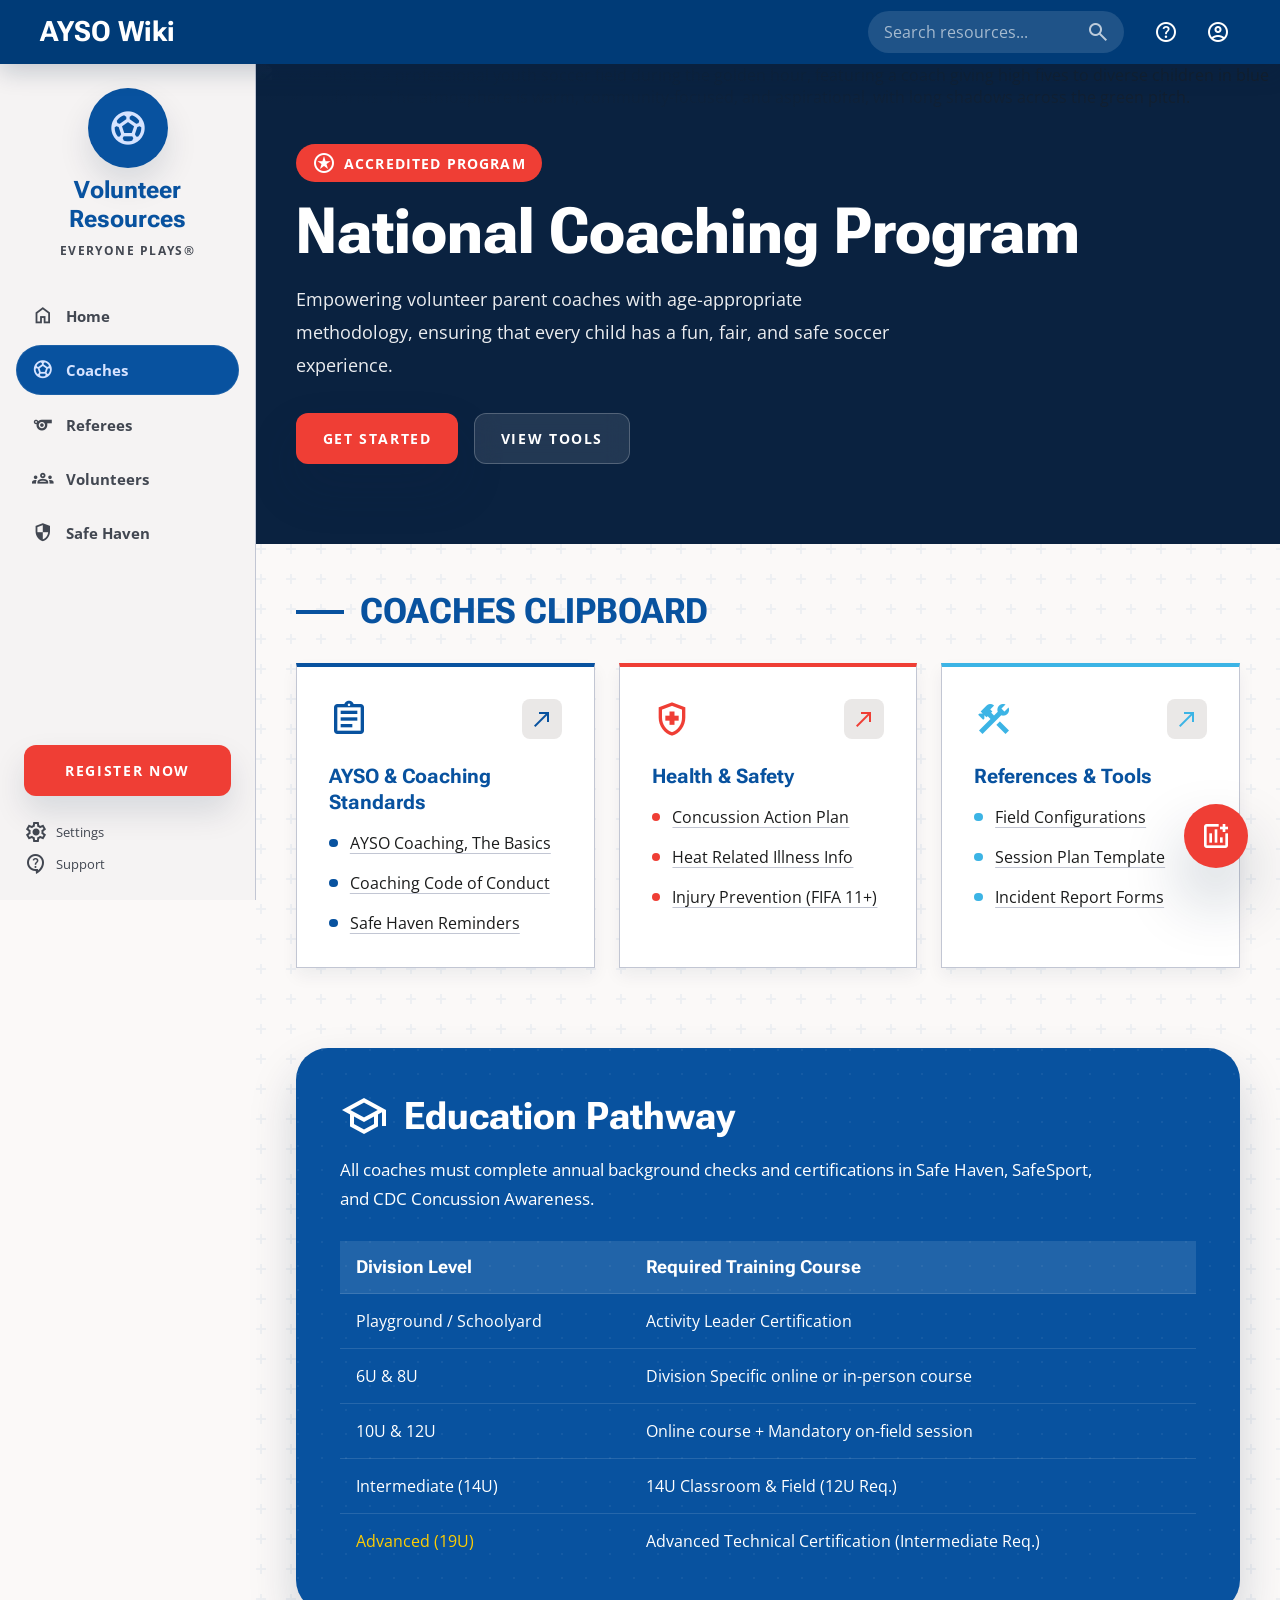
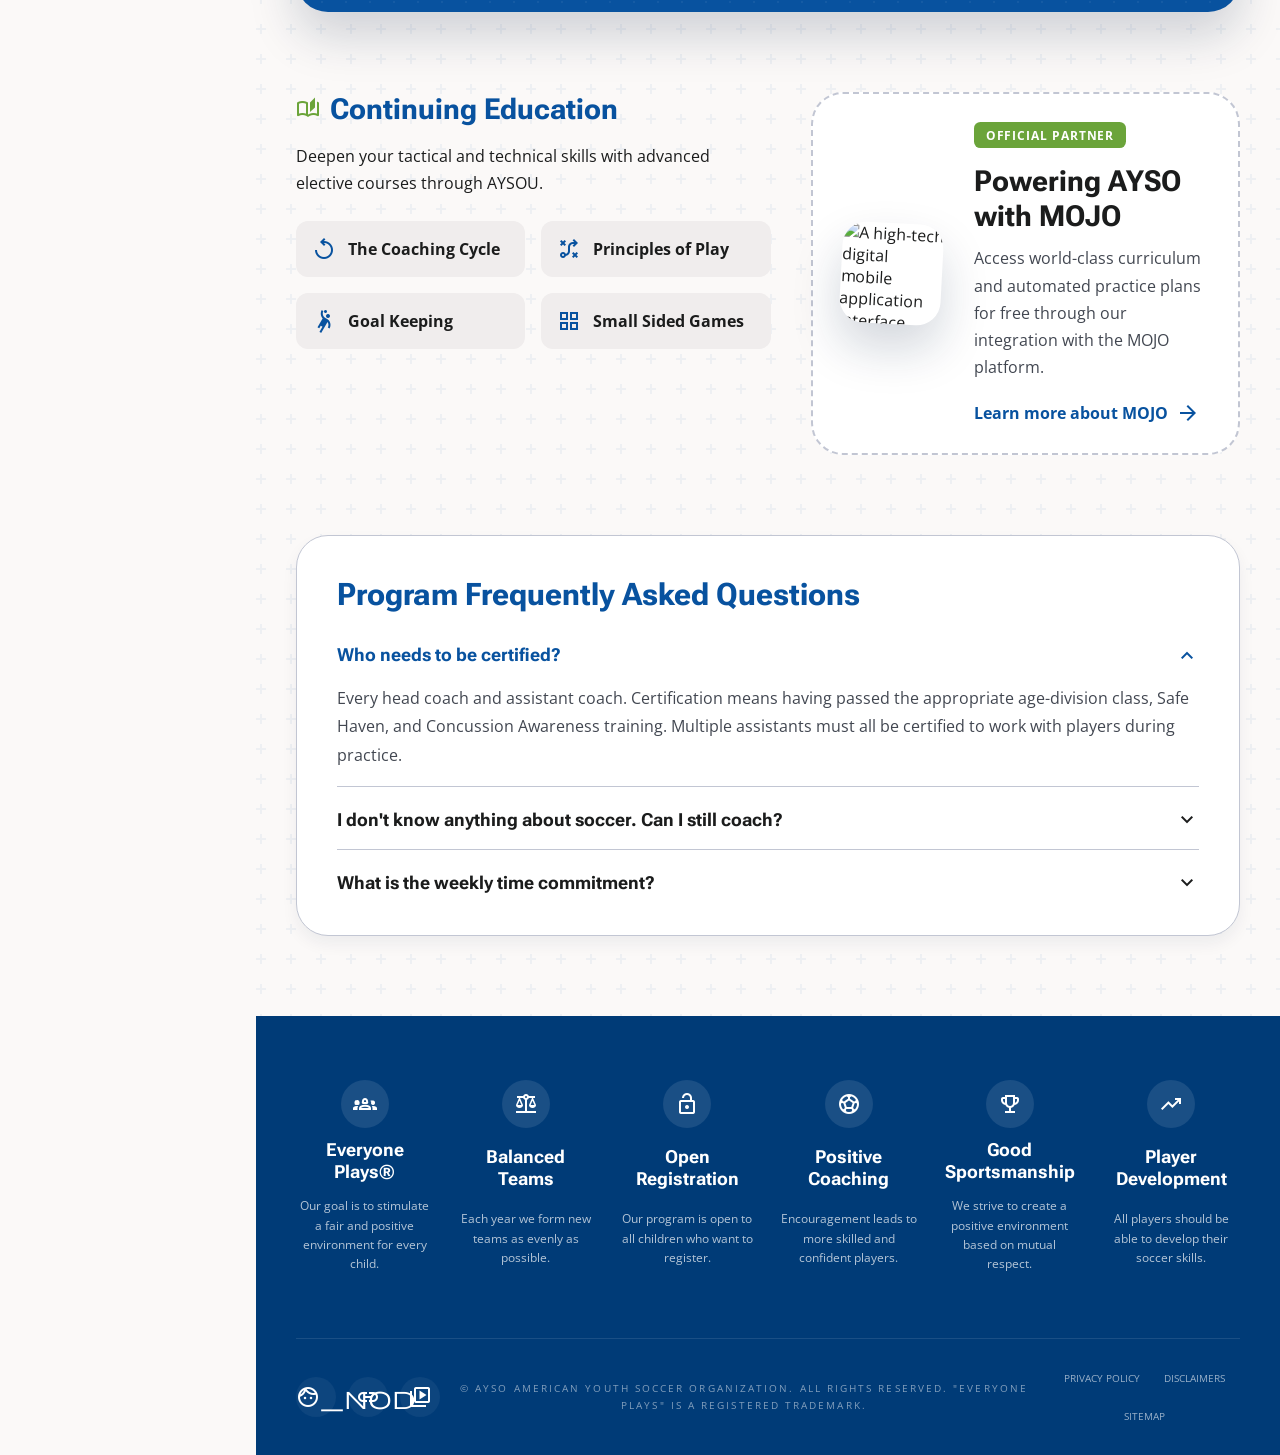
==== coach.html @ 2b34690a "Add coach pages" ====
<!DOCTYPE html>

<html lang="en">
<head>
<meta charset="utf-8"/>
<meta content="width=device-width, initial-scale=1.0" name="viewport"/>
<title>AYSO National Coaching Program | Coaches Hub</title>
<link href="https://fonts.googleapis.com" rel="preconnect"/>
<link crossorigin="" href="https://fonts.gstatic.com" rel="preconnect"/>
<link href="https://fonts.googleapis.com/css2?family=Roboto+Flex:wght@100..1000&amp;family=Open+Sans:ital,wght@0,300..800;1,300..800&amp;family=Roboto+Condensed:wght@700&amp;display=swap" rel="stylesheet"/>
<link href="https://fonts.googleapis.com/css2?family=Material+Symbols+Outlined:wght,FILL@100..700,0..1&amp;display=swap" rel="stylesheet"/>
<link href="coach.css" rel="stylesheet"/>
</head>
<body>
<nav aria-label="Volunteer resources" class="sidebar">
<div class="sidebar__content">
<div class="sidebar__brand">
<div class="sidebar__logo">
<span class="material-symbols-outlined">sports_soccer</span>
</div>
<h2 class="sidebar__title">Volunteer Resources</h2>
<p class="sidebar__tagline">Everyone Plays®</p>
</div>
<div class="sidebar__nav">
<a class="sidebar__link" href="#">
<span class="material-symbols-outlined">home</span>
<span>Home</span>
</a>
<a class="sidebar__link is-active" href="#">
<span class="material-symbols-outlined">sports_soccer</span>
<span>Coaches</span>
</a>
<a class="sidebar__link" href="#">
<span class="material-symbols-outlined">sports</span>
<span>Referees</span>
</a>
<a class="sidebar__link" href="#">
<span class="material-symbols-outlined">groups</span>
<span>Volunteers</span>
</a>
<a class="sidebar__link" href="#">
<span class="material-symbols-outlined">security</span>
<span>Safe Haven</span>
</a>
</div>
<div class="sidebar__footer">
<button class="button button--register" type="button">Register Now</button>
<div class="sidebar__support">
<a href="#">
<span class="material-symbols-outlined">settings</span>
<span>Settings</span>
</a>
<a href="#">
<span class="material-symbols-outlined">contact_support</span>
<span>Support</span>
</a>
</div>
</div>
</div>
</nav>

<header class="topbar">
<div class="topbar__inner">
<h1 class="topbar__title">AYSO Wiki</h1>
<div class="topbar__controls">
<div class="topbar__search" role="search">
<label class="visually-hidden" for="resource-search">Search resources</label>
<div class="topbar__search-field">
<input id="resource-search" placeholder="Search resources..." type="text"/>
<span class="material-symbols-outlined">search</span>
</div>
</div>
<div class="topbar__icons">
<button aria-label="Help" class="icon-button" type="button">
<span class="material-symbols-outlined">help</span>
</button>
<button aria-label="Account" class="icon-button" type="button">
<span class="material-symbols-outlined">account_circle</span>
</button>
</div>
</div>
</div>
</header>

<main class="page">
<section class="hero">
<img alt="A wide shot of a professional youth soccer field during the golden hour, featuring a coach giving high fives to diverse children in blue soccer uniforms. The atmosphere is warm, community-focused, and aspirational, with long shadows across the green pitch." class="hero__image" src="https://lh3.googleusercontent.com/aida-public/[base64]"/>
<div class="hero__overlay"></div>
<div class="hero__content page-shell">
<div class="hero__eyebrow">
<span class="material-symbols-outlined">stars</span>
<span>Accredited Program</span>
</div>
<h2 class="hero__title">National Coaching Program</h2>
<p class="hero__copy">
                    Empowering volunteer parent coaches with age-appropriate methodology, ensuring that every child has a fun, fair, and safe soccer experience.
                </p>
<div class="hero__actions">
<button class="button button--primary" type="button">Get Started</button>
<button class="button button--ghost" type="button">View Tools</button>
</div>
</div>
</section>

<div class="page-sections page-shell">
<section class="section">
<div class="section-heading">
<div class="section-heading__rule"></div>
<h2 class="section-title section-title--caps">Coaches Clipboard</h2>
</div>
<div class="clipboard-grid">
<article class="info-card info-card--blue">
<div class="info-card__header">
<span class="material-symbols-outlined info-card__icon info-card__icon--blue">assignment</span>
<span class="info-card__launch info-card__launch--blue">
<span class="material-symbols-outlined">north_east</span>
</span>
</div>
<h3 class="info-card__title">AYSO &amp; Coaching Standards</h3>
<ul class="link-list">
<li>
<a href="#">
<span class="link-bullet link-bullet--blue"></span>
<span>AYSO Coaching, The Basics</span>
</a>
</li>
<li>
<a href="#">
<span class="link-bullet link-bullet--blue"></span>
<span>Coaching Code of Conduct</span>
</a>
</li>
<li>
<a href="#">
<span class="link-bullet link-bullet--blue"></span>
<span>Safe Haven Reminders</span>
</a>
</li>
</ul>
</article>

<article class="info-card info-card--red">
<div class="info-card__header">
<span class="material-symbols-outlined info-card__icon info-card__icon--red">health_and_safety</span>
<span class="info-card__launch info-card__launch--red">
<span class="material-symbols-outlined">north_east</span>
</span>
</div>
<h3 class="info-card__title">Health &amp; Safety</h3>
<ul class="link-list">
<li>
<a href="#">
<span class="link-bullet link-bullet--red"></span>
<span>Concussion Action Plan</span>
</a>
</li>
<li>
<a href="#">
<span class="link-bullet link-bullet--red"></span>
<span>Heat Related Illness Info</span>
</a>
</li>
<li>
<a href="#">
<span class="link-bullet link-bullet--red"></span>
<span>Injury Prevention (FIFA 11+)</span>
</a>
</li>
</ul>
</article>

<article class="info-card info-card--sky">
<div class="info-card__header">
<span class="material-symbols-outlined info-card__icon info-card__icon--sky">construction</span>
<span class="info-card__launch info-card__launch--sky">
<span class="material-symbols-outlined">north_east</span>
</span>
</div>
<h3 class="info-card__title">References &amp; Tools</h3>
<ul class="link-list">
<li>
<a href="#">
<span class="link-bullet link-bullet--sky"></span>
<span>Field Configurations</span>
</a>
</li>
<li>
<a href="#">
<span class="link-bullet link-bullet--sky"></span>
<span>Session Plan Template</span>
</a>
</li>
<li>
<a href="#">
<span class="link-bullet link-bullet--sky"></span>
<span>Incident Report Forms</span>
</a>
</li>
</ul>
</article>
</div>
</section>

<section class="section">
<div class="education-panel">
<div class="education-panel__heading">
<span class="material-symbols-outlined">school</span>
<h2>Education Pathway</h2>
</div>
<p>All coaches must complete annual background checks and certifications in Safe Haven, SafeSport, and CDC Concussion Awareness.</p>
<div class="table-scroll">
<table class="education-table">
<thead>
<tr>
<th>Division Level</th>
<th>Required Training Course</th>
</tr>
</thead>
<tbody>
<tr>
<td>Playground / Schoolyard</td>
<td>Activity Leader Certification</td>
</tr>
<tr>
<td>6U &amp; 8U</td>
<td>Division Specific online or in-person course</td>
</tr>
<tr>
<td>10U &amp; 12U</td>
<td>Online course + Mandatory on-field session</td>
</tr>
<tr>
<td>Intermediate (14U)</td>
<td>14U Classroom &amp; Field (12U Req.)</td>
</tr>
<tr class="education-table__row--highlight">
<td>Advanced (19U)</td>
<td>Advanced Technical Certification (Intermediate Req.)</td>
</tr>
</tbody>
</table>
</div>
</div>
</section>

<section class="section split-grid">
<div>
<h3 class="panel-title">
<span class="material-symbols-outlined">auto_stories</span>
<span>Continuing Education</span>
</h3>
<p class="panel-copy">Deepen your tactical and technical skills with advanced elective courses through AYSOU.</p>
<div class="chip-grid">
<div class="chip-card">
<span class="material-symbols-outlined">replay</span>
<span>The Coaching Cycle</span>
</div>
<div class="chip-card">
<span class="material-symbols-outlined">tactic</span>
<span>Principles of Play</span>
</div>
<div class="chip-card">
<span class="material-symbols-outlined">sports_handball</span>
<span>Goal Keeping</span>
</div>
<div class="chip-card">
<span class="material-symbols-outlined">grid_view</span>
<span>Small Sided Games</span>
</div>
</div>
</div>

<aside class="partner-card">
<img alt="A high-tech digital mobile application interface displayed on a modern smartphone, featuring youth soccer coaching drills and team management tools." loading="lazy" src="https://lh3.googleusercontent.com/aida-public/[base64]"/>
<div>
<div class="partner-badge">Official Partner</div>
<h4 class="partner-title">Powering AYSO with MOJO</h4>
<p class="partner-copy">Access world-class curriculum and automated practice plans for free through our integration with the MOJO platform.</p>
<a class="partner-link" href="#">
<span>Learn more about MOJO</span>
<span class="material-symbols-outlined">arrow_forward</span>
</a>
</div>
</aside>
</section>

<section class="section faq-card">
<h3>Program Frequently Asked Questions</h3>
<div class="faq-list">
<details class="faq-item" open>
<summary>
<span>Who needs to be certified?</span>
<span class="material-symbols-outlined">expand_more</span>
</summary>
<p>
                            Every head coach and assistant coach. Certification means having passed the appropriate age-division class, Safe Haven, and Concussion Awareness training. Multiple assistants must all be certified to work with players during practice.
                        </p>
</details>
<details class="faq-item">
<summary>
<span>I don't know anything about soccer. Can I still coach?</span>
<span class="material-symbols-outlined">expand_more</span>
</summary>
<p>
                            Yes! AYSO provides comprehensive training and materials. Being a coach involves management and mentorship skills you probably already have. Start as an assistant coach to learn alongside an experienced peer!
                        </p>
</details>
<details class="faq-item">
<summary>
<span>What is the weekly time commitment?</span>
<span class="material-symbols-outlined">expand_more</span>
</summary>
<p>
                            Typically, coaches run one training session and one game per week. Your Local Regional Commissioner can provide specifics on local routines.
                        </p>
</details>
</div>
</section>
</div>

<footer class="site-footer">
<div class="page-shell">
<div class="principles-grid">
<div class="principle-card">
<div class="principle-icon">
<span class="material-symbols-outlined">groups_2</span>
</div>
<h5>Everyone Plays®</h5>
<p>Our goal is to stimulate a fair and positive environment for every child.</p>
</div>
<div class="principle-card">
<div class="principle-icon">
<span class="material-symbols-outlined">balance</span>
</div>
<h5>Balanced Teams</h5>
<p>Each year we form new teams as evenly as possible.</p>
</div>
<div class="principle-card">
<div class="principle-icon">
<span class="material-symbols-outlined">lock_open</span>
</div>
<h5>Open Registration</h5>
<p>Our program is open to all children who want to register.</p>
</div>
<div class="principle-card">
<div class="principle-icon">
<span class="material-symbols-outlined">sports_soccer</span>
</div>
<h5>Positive Coaching</h5>
<p>Encouragement leads to more skilled and confident players.</p>
</div>
<div class="principle-card">
<div class="principle-icon">
<span class="material-symbols-outlined">emoji_events</span>
</div>
<h5>Good Sportsmanship</h5>
<p>We strive to create a positive environment based on mutual respect.</p>
</div>
<div class="principle-card">
<div class="principle-icon">
<span class="material-symbols-outlined">trending_up</span>
</div>
<h5>Player Development</h5>
<p>All players should be able to develop their soccer skills.</p>
</div>
</div>
<div class="footer-bottom">
<div class="social-links">
<a aria-label="Community" href="#"><span class="material-symbols-outlined">face_nod</span></a>
<a aria-label="Links" href="#"><span class="material-symbols-outlined">link</span></a>
<a aria-label="Videos" href="#"><span class="material-symbols-outlined">video_library</span></a>
</div>
<p class="footer-legal">
                    © AYSO AMERICAN YOUTH SOCCER ORGANIZATION. ALL RIGHTS RESERVED. "EVERYONE PLAYS" IS A REGISTERED TRADEMARK.
                </p>
<div class="footer-links">
<a href="#">PRIVACY POLICY</a>
<a href="#">DISCLAIMERS</a>
<a href="#">SITEMAP</a>
</div>
</div>
</div>
</footer>
</main>

<button class="floating-action" type="button">
<span class="material-symbols-outlined">add_chart</span>
<span class="floating-action__tooltip">New Session Plan</span>
</button>
</body>
</html>
---- coach.css ----
:root {
    color-scheme: light;
    --background: #fbf9f8;
    --surface: #ffffff;
    --surface-low: #f5f3f3;
    --surface-soft: #f0eded;
    --surface-high: #eae8e7;
    --surface-highest: #e4e2e2;
    --border: #c2c6d3;
    --outline: #727782;
    --text: #1b1c1c;
    --text-muted: #424751;
    --brand-blue: #08529f;
    --brand-blue-deep: #003b77;
    --brand-red: #ef3e35;
    --brand-red-deep: #dc302a;
    --navy: #0a2240;
    --green: #6ba43a;
    --gold: #ffcd00;
    --sky: #3cb4e5;
    --white: #ffffff;
    --shadow-soft: 0 1rem 2rem rgba(10, 34, 64, 0.12);
    --shadow-medium: 0 1.5rem 3rem rgba(10, 34, 64, 0.18);
    --shadow-strong: 0 2rem 4rem rgba(10, 34, 64, 0.24);
    --radius-small: 0.5rem;
    --radius-medium: 1rem;
    --radius-large: 1.5rem;
    --radius-xlarge: 2rem;
    --radius-pill: 999px;
    --shell: clamp(1.25rem, 4vw, 2.5rem);
    --section-gap: clamp(3.5rem, 8vw, 5rem);
    --sidebar-width: 16rem;
    --topbar-height: 4rem;
}

* {
    box-sizing: border-box;
}

html {
    scroll-behavior: smooth;
}

body {
    margin: 0;
    min-height: 100vh;
    font-family: "Open Sans", sans-serif;
    color: var(--text);
    background: var(--background);
}

img {
    display: block;
    max-width: 100%;
}

a {
    color: inherit;
    text-decoration: none;
}

button,
input,
summary {
    font: inherit;
}

::selection {
    color: var(--white);
    background: var(--brand-blue);
}

:focus-visible {
    outline: 2px solid var(--brand-blue);
    outline-offset: 3px;
}

.material-symbols-outlined {
    display: block;
    line-height: 1;
    font-variation-settings: "FILL" 0, "wght" 400, "GRAD" 0, "opsz" 24;
}

.visually-hidden {
    position: absolute;
    width: 1px;
    height: 1px;
    padding: 0;
    margin: -1px;
    overflow: hidden;
    clip: rect(0, 0, 0, 0);
    white-space: nowrap;
    border: 0;
}

.page-shell {
    width: min(100%, 84rem);
    margin-inline: auto;
    padding-inline: var(--shell);
}

.sidebar {
    position: fixed;
    inset: var(--topbar-height) auto 0 0;
    z-index: 40;
    display: none;
    width: var(--sidebar-width);
    background: var(--surface-low);
    border-right: 1px solid var(--border);
    overflow-y: auto;
}

.sidebar__content {
    display: flex;
    flex-direction: column;
    min-height: 100%;
}

.sidebar__brand {
    display: grid;
    justify-items: center;
    gap: 0.5rem;
    padding: 1.5rem 1.5rem 2rem;
    text-align: center;
}

.sidebar__logo {
    display: grid;
    place-items: center;
    width: 5rem;
    aspect-ratio: 1;
    border-radius: 50%;
    background: var(--brand-blue);
    color: #d6e3ff;
    box-shadow: var(--shadow-soft);
}

.sidebar__logo .material-symbols-outlined {
    font-size: 2.5rem;
}

.sidebar__title,
.section-title,
.panel-title,
.partner-title,
.faq-card h3,
.principle-card h5,
.hero__title,
.education-panel h2,
.topbar__title,
.info-card__title {
    font-family: "Roboto Flex", sans-serif;
}

.sidebar__title {
    margin: 0;
    color: var(--brand-blue);
    font-size: 1.5rem;
    font-weight: 700;
    line-height: 1.2;
}

.sidebar__tagline {
    margin: 0;
    color: var(--text-muted);
    font-size: 0.75rem;
    font-weight: 700;
    letter-spacing: 0.12em;
    text-transform: uppercase;
}

.sidebar__nav {
    display: grid;
    gap: 0.25rem;
    padding-inline: 1rem;
}

.sidebar__link {
    display: flex;
    align-items: center;
    gap: 0.75rem;
    padding: 0.9rem 1rem;
    color: var(--text-muted);
    border-radius: 999px;
    font-size: 0.95rem;
    font-weight: 700;
    transition: color 180ms ease, background-color 180ms ease, transform 180ms ease;
}

.sidebar__link:hover,
.sidebar__link:focus-visible {
    color: var(--brand-blue);
    background: var(--surface-high);
    transform: translateX(0.15rem);
}

.sidebar__link.is-active {
    color: #d6e3ff;
    background: var(--brand-blue);
    box-shadow: inset 0 0 0 1px rgba(255, 255, 255, 0.08);
}

.sidebar__link .material-symbols-outlined {
    font-size: 1.35rem;
}

.sidebar__footer {
    margin-top: auto;
    padding: 1.5rem;
}

.sidebar__support {
    display: grid;
    gap: 0.5rem;
    margin-top: 1.5rem;
}

.sidebar__support a {
    display: inline-flex;
    align-items: center;
    gap: 0.5rem;
    color: var(--text-muted);
    font-size: 0.8rem;
}

.sidebar__support a:hover,
.sidebar__support a:focus-visible {
    color: var(--brand-blue);
}

.topbar {
    position: fixed;
    inset: 0 0 auto;
    z-index: 50;
    background: var(--brand-blue-deep);
    box-shadow: 0 0.5rem 1.5rem rgba(10, 34, 64, 0.2);
}

.topbar__inner {
    display: flex;
    align-items: center;
    justify-content: space-between;
    gap: 1rem;
    min-height: var(--topbar-height);
    padding-inline: var(--shell);
}

.topbar__title {
    margin: 0;
    color: var(--white);
    font-size: clamp(1.5rem, 2.2vw, 2rem);
    font-weight: 700;
    line-height: 1.1;
}

.topbar__controls,
.topbar__icons {
    display: flex;
    align-items: center;
}

.topbar__controls {
    gap: 1.25rem;
}

.topbar__icons {
    gap: 0.5rem;
}

.topbar__search {
    display: none;
}

.topbar__search-field {
    position: relative;
}

.topbar__search-field input {
    width: 16rem;
    padding: 0.6rem 3rem 0.6rem 1rem;
    border: 0;
    border-radius: var(--radius-pill);
    background: rgba(255, 255, 255, 0.12);
    color: var(--white);
    transition: width 180ms ease, background-color 180ms ease;
}

.topbar__search-field input::placeholder {
    color: rgba(255, 255, 255, 0.6);
}

.topbar__search-field input:focus {
    outline: none;
}

.topbar__search-field:focus-within input {
    width: min(22rem, 40vw);
    background: rgba(255, 255, 255, 0.18);
}

.topbar__search-field .material-symbols-outlined {
    position: absolute;
    top: 50%;
    right: 0.9rem;
    transform: translateY(-50%);
    color: rgba(255, 255, 255, 0.7);
    pointer-events: none;
}

.icon-button {
    display: grid;
    place-items: center;
    width: 2.75rem;
    aspect-ratio: 1;
    padding: 0;
    border: 0;
    border-radius: 50%;
    background: transparent;
    color: var(--white);
    cursor: pointer;
    transition: background-color 180ms ease, transform 180ms ease;
}

.icon-button:hover,
.icon-button:focus-visible {
    background: rgba(255, 255, 255, 0.12);
    transform: translateY(-1px);
}

.page {
    min-height: 100vh;
    padding-top: var(--topbar-height);
}

.hero {
    position: relative;
    display: flex;
    align-items: center;
    min-height: 25rem;
    overflow: hidden;
    background: var(--navy);
}

.hero__image,
.hero__overlay {
    position: absolute;
    inset: 0;
}

.hero__image {
    width: 100%;
    height: 100%;
    object-fit: cover;
    opacity: 0.6;
}

.hero__overlay {
    background: linear-gradient(90deg, rgba(10, 34, 64, 0.98) 0%, rgba(10, 34, 64, 0.72) 52%, rgba(10, 34, 64, 0.08) 100%);
}

.hero__content {
    position: relative;
    z-index: 1;
    width: 100%;
    padding-block: clamp(3.5rem, 8vw, 5rem);
}

.hero__eyebrow {
    display: inline-flex;
    align-items: center;
    gap: 0.5rem;
    padding: 0.45rem 1rem;
    border-radius: var(--radius-pill);
    background: var(--brand-red);
    color: var(--white);
    font-size: 0.9rem;
    font-weight: 700;
    letter-spacing: 0.08em;
    text-transform: uppercase;
}

.hero__title {
    margin: 1rem 0 1rem;
    color: var(--white);
    font-size: clamp(2.4rem, 6vw, 4rem);
    font-weight: 700;
    line-height: 1.05;
    text-wrap: balance;
}

.hero__copy {
    max-width: 38rem;
    margin: 0;
    color: rgba(255, 255, 255, 0.92);
    font-size: clamp(1rem, 2vw, 1.15rem);
    line-height: 1.8;
}

.hero__actions {
    display: flex;
    flex-wrap: wrap;
    gap: 1rem;
    margin-top: 2rem;
}

.button {
    display: inline-flex;
    align-items: center;
    justify-content: center;
    padding: 0.95rem 1.6rem;
    border: 1px solid transparent;
    border-radius: 0.75rem;
    font-size: 0.85rem;
    font-weight: 700;
    letter-spacing: 0.12em;
    text-transform: uppercase;
    cursor: pointer;
    transition: transform 180ms ease, background-color 180ms ease, color 180ms ease, border-color 180ms ease;
}

.button:hover,
.button:focus-visible {
    transform: translateY(-2px);
}

.button--primary,
.button--register {
    color: var(--white);
    background: var(--brand-red);
}

.button--primary {
    box-shadow: var(--shadow-medium);
}

.button--ghost {
    color: var(--white);
    background: rgba(255, 255, 255, 0.1);
    border-color: rgba(255, 255, 255, 0.22);
    backdrop-filter: blur(12px);
}

.button--ghost:hover,
.button--ghost:focus-visible {
    background: rgba(255, 255, 255, 0.18);
}

.button--register {
    width: 100%;
    box-shadow: var(--shadow-soft);
}

.button--register:hover,
.button--register:focus-visible,
.button--primary:hover,
.button--primary:focus-visible {
    background: var(--brand-red-deep);
}

.page-sections {
    padding-block: 3rem 5rem;
    background-color: var(--background);
    background-image: url("data:image/svg+xml,%3Csvg width='60' height='60' viewBox='0 0 60 60' xmlns='http://www.w3.org/2000/svg'%3E%3Cg fill='none' fill-rule='evenodd'%3E%3Cg fill='%2308529f' fill-opacity='0.05'%3E%3Cpath d='M36 34v-4h-2v4h-4v2h4v4h2v-4h4v-2h-4zm0-30V0h-2v4h-4v2h4v4h2V6h4V4h-4zM6 34v-4H4v4H0v2h4v4h2v-4h4v-2H6zM6 4V0H4v4H0v2h4v4h2V6h4V4H6z'/%3E%3C/g%3E%3C/g%3E%3C/svg%3E");
}

.section {
    margin-bottom: var(--section-gap);
}

.section:last-child {
    margin-bottom: 0;
}

.section-heading {
    display: flex;
    align-items: center;
    gap: 1rem;
    margin-bottom: 2rem;
}

.section-heading__rule {
    width: 3rem;
    height: 0.25rem;
    background: var(--brand-blue);
}

.section-title {
    margin: 0;
    color: var(--brand-blue);
    font-size: clamp(1.75rem, 3vw, 2.2rem);
    font-weight: 700;
    line-height: 1.1;
}

.section-title--caps {
    text-transform: uppercase;
}

.clipboard-grid {
    display: grid;
    grid-template-columns: repeat(auto-fit, minmax(min(100%, 18rem), 1fr));
    gap: 1.5rem;
}

.info-card {
    padding: 2rem;
    background: var(--surface);
    border: 1px solid var(--border);
    border-top: 4px solid var(--brand-blue);
    box-shadow: 0 0.5rem 1rem rgba(10, 34, 64, 0.06);
    transition: transform 180ms ease, box-shadow 180ms ease;
}

.info-card:hover {
    transform: translateY(-4px);
    box-shadow: var(--shadow-soft);
}

.info-card--red {
    border-top-color: var(--brand-red);
}

.info-card--sky {
    border-top-color: var(--sky);
}

.info-card__header {
    display: flex;
    align-items: flex-start;
    justify-content: space-between;
    gap: 1rem;
    margin-bottom: 1.5rem;
}

.info-card__icon {
    font-size: 2.5rem;
}

.info-card__icon--blue {
    color: var(--brand-blue);
}

.info-card__icon--red {
    color: var(--brand-red);
}

.info-card__icon--sky {
    color: var(--sky);
}

.info-card__launch {
    display: grid;
    place-items: center;
    width: 2.5rem;
    height: 2.5rem;
    border-radius: var(--radius-small);
    background: var(--surface-high);
    transition: background-color 180ms ease, color 180ms ease;
}

.info-card__launch--blue {
    color: var(--brand-blue);
}

.info-card__launch--red {
    color: var(--brand-red);
}

.info-card__launch--sky {
    color: var(--sky);
}

.info-card:hover .info-card__launch--blue {
    color: var(--white);
    background: var(--brand-blue);
}

.info-card:hover .info-card__launch--red {
    color: var(--white);
    background: var(--brand-red);
}

.info-card:hover .info-card__launch--sky {
    color: var(--white);
    background: var(--sky);
}

.info-card__title {
    margin: 0 0 1rem;
    color: var(--brand-blue);
    font-size: 1.25rem;
    font-weight: 700;
    line-height: 1.3;
}

.link-list {
    display: grid;
    gap: 1rem;
    margin: 0;
    padding: 0;
    list-style: none;
}

.link-list a {
    display: flex;
    align-items: center;
    gap: 0.75rem;
    color: var(--text);
    line-height: 1.5;
    text-decoration: underline;
    text-decoration-color: var(--border);
    text-underline-offset: 0.25rem;
    transition: color 180ms ease, text-decoration-color 180ms ease;
}

.link-list a:hover,
.link-list a:focus-visible {
    text-decoration-color: currentColor;
}

.link-bullet {
    flex: none;
    width: 0.55rem;
    height: 0.55rem;
    border-radius: 50%;
}

.link-bullet--blue {
    background: var(--brand-blue);
}

.link-bullet--red {
    background: var(--brand-red);
}

.link-bullet--sky {
    background: var(--sky);
}

.link-list a:hover .link-bullet--blue,
.link-list a:focus-visible .link-bullet--blue {
    background: var(--brand-blue-deep);
}

.link-list a:hover .link-bullet--red,
.link-list a:focus-visible .link-bullet--red {
    background: var(--brand-red-deep);
}

.education-panel {
    position: relative;
    overflow: hidden;
    padding: clamp(2rem, 5vw, 2.75rem);
    border-radius: var(--radius-xlarge);
    background: var(--brand-blue);
    color: var(--white);
    box-shadow: var(--shadow-medium);
    isolation: isolate;
}

.education-panel::before {
    content: "";
    position: absolute;
    inset: 0;
    background-image: radial-gradient(circle at 2px 2px, rgba(255, 255, 255, 0.05) 1px, transparent 0);
    background-size: 24px 24px;
    pointer-events: none;
}

.education-panel > * {
    position: relative;
    z-index: 1;
}

.education-panel__heading {
    display: flex;
    align-items: center;
    gap: 1rem;
    margin-bottom: 1rem;
}

.education-panel__heading .material-symbols-outlined {
    font-size: 3rem;
}

.education-panel h2 {
    margin: 0;
    font-size: clamp(1.9rem, 4vw, 2.4rem);
    font-weight: 700;
    line-height: 1.1;
}

.education-panel p {
    max-width: 48rem;
    margin: 0 0 1.75rem;
    font-size: 1.05rem;
    line-height: 1.7;
}

.table-scroll {
    overflow-x: auto;
}

.education-table {
    width: 100%;
    min-width: 36rem;
    border-collapse: collapse;
}

.education-table th,
.education-table td {
    padding: 1rem;
    text-align: left;
}

.education-table thead tr {
    background: rgba(255, 255, 255, 0.1);
}

.education-table th {
    font-family: "Roboto Flex", sans-serif;
    font-size: 1.1rem;
    font-weight: 700;
}

.education-table tbody tr {
    border-top: 1px solid rgba(255, 255, 255, 0.12);
    transition: background-color 180ms ease;
}

.education-table tbody tr:hover {
    background: rgba(255, 255, 255, 0.06);
}

.education-table__row--highlight td:first-child {
    color: var(--gold);
}

.split-grid {
    display: grid;
    grid-template-columns: minmax(0, 1.05fr) minmax(0, 0.95fr);
    gap: 2.5rem;
}

.panel-title {
    display: flex;
    align-items: center;
    gap: 0.6rem;
    margin: 0 0 1rem;
    color: var(--brand-blue);
    font-size: clamp(1.45rem, 3vw, 1.8rem);
    font-weight: 700;
    line-height: 1.2;
}

.panel-title .material-symbols-outlined {
    color: var(--green);
}

.panel-copy {
    margin: 0 0 1.5rem;
    line-height: 1.7;
}

.chip-grid {
    display: grid;
    grid-template-columns: repeat(auto-fit, minmax(12rem, 1fr));
    gap: 1rem;
}

.chip-card {
    display: flex;
    align-items: center;
    gap: 0.75rem;
    padding: 1rem;
    border-radius: 0.75rem;
    background: var(--surface-soft);
}

.chip-card .material-symbols-outlined {
    color: var(--brand-blue);
}

.chip-card span:last-child {
    font-weight: 700;
}

.partner-card {
    display: flex;
    align-items: center;
    gap: 2rem;
    padding: 1.75rem;
    background: var(--surface);
    border: 2px dashed var(--border);
    border-radius: var(--radius-xlarge);
}

.partner-card img {
    width: min(12rem, 35vw);
    aspect-ratio: 1;
    object-fit: cover;
    border-radius: 1.5rem;
    box-shadow: var(--shadow-medium);
    transform: rotate(3deg);
}

.partner-badge {
    display: inline-block;
    margin-bottom: 1rem;
    padding: 0.35rem 0.75rem;
    border-radius: 0.4rem;
    background: var(--green);
    color: var(--white);
    font-size: 0.72rem;
    font-weight: 700;
    letter-spacing: 0.08em;
    text-transform: uppercase;
}

.partner-title {
    margin: 0 0 0.75rem;
    font-size: clamp(1.45rem, 3vw, 1.8rem);
    font-weight: 700;
    line-height: 1.2;
}

.partner-copy {
    margin: 0 0 1.25rem;
    color: var(--text-muted);
    line-height: 1.7;
}

.partner-link {
    display: inline-flex;
    align-items: center;
    gap: 0.5rem;
    color: var(--brand-blue);
    font-weight: 700;
    transition: gap 180ms ease;
}

.partner-link:hover,
.partner-link:focus-visible {
    gap: 0.85rem;
}

.faq-card {
    padding: clamp(1.75rem, 4vw, 2.5rem);
    background: var(--surface);
    border: 1px solid var(--border);
    border-radius: var(--radius-xlarge);
    box-shadow: 0 0.5rem 1rem rgba(10, 34, 64, 0.06);
}

.faq-card h3 {
    margin: 0 0 1.75rem;
    color: var(--brand-blue);
    font-size: clamp(1.5rem, 3vw, 1.95rem);
    font-weight: 700;
    line-height: 1.2;
}

.faq-list {
    display: grid;
    gap: 1.25rem;
}

.faq-item {
    padding-bottom: 1rem;
    border-bottom: 1px solid var(--border);
}

.faq-item:last-child {
    padding-bottom: 0;
    border-bottom: 0;
}

.faq-item summary {
    display: flex;
    align-items: center;
    justify-content: space-between;
    gap: 1rem;
    cursor: pointer;
    list-style: none;
    font-family: "Roboto Flex", sans-serif;
    font-size: 1.15rem;
    font-weight: 700;
    line-height: 1.4;
    transition: color 180ms ease;
}

.faq-item summary::-webkit-details-marker {
    display: none;
}

.faq-item[open] summary {
    color: var(--brand-blue);
}

.faq-item summary .material-symbols-outlined {
    transition: transform 180ms ease;
}

.faq-item[open] summary .material-symbols-outlined {
    transform: rotate(180deg);
}

.faq-item p {
    margin: 1rem 0 0;
    color: var(--text-muted);
    line-height: 1.8;
}

.site-footer {
    padding-block: 4rem 2rem;
    background: var(--brand-blue-deep);
    color: var(--white);
}

.principles-grid {
    display: grid;
    grid-template-columns: repeat(2, minmax(0, 1fr));
    gap: 1.5rem;
    margin-bottom: 4rem;
    text-align: center;
}

.principle-card {
    display: grid;
    gap: 0.75rem;
}

.principle-icon {
    display: grid;
    place-items: center;
    width: 3rem;
    height: 3rem;
    margin-inline: auto;
    border-radius: 50%;
    background: rgba(255, 255, 255, 0.1);
}

.principle-card h5 {
    margin: 0;
    font-size: 1.1rem;
    font-weight: 700;
    line-height: 1.25;
}

.principle-card p {
    margin: 0;
    color: rgba(255, 255, 255, 0.7);
    font-size: 0.78rem;
    line-height: 1.55;
}

.footer-bottom {
    display: flex;
    flex-direction: column;
    align-items: center;
    gap: 1rem;
    padding-top: 2rem;
    border-top: 1px solid rgba(255, 255, 255, 0.1);
}

.social-links {
    display: flex;
    gap: 0.75rem;
}

.social-links a {
    display: grid;
    place-items: center;
    width: 2.5rem;
    height: 2.5rem;
    border-radius: 50%;
    background: rgba(255, 255, 255, 0.05);
    transition: background-color 180ms ease;
}

.social-links a:hover,
.social-links a:focus-visible {
    background: var(--brand-red);
}

.footer-legal {
    max-width: 36rem;
    margin: 0;
    color: rgba(255, 255, 255, 0.5);
    font-size: 0.65rem;
    letter-spacing: 0.2em;
    line-height: 1.6;
    text-align: center;
    text-transform: uppercase;
}

.footer-links {
    display: flex;
    flex-wrap: wrap;
    justify-content: center;
    gap: 1.5rem;
    color: rgba(255, 255, 255, 0.6);
    font-size: 0.65rem;
}

.footer-links a:hover,
.footer-links a:focus-visible {
    color: var(--white);
}

.floating-action {
    position: fixed;
    right: clamp(1rem, 4vw, 2rem);
    bottom: clamp(1rem, 4vw, 2rem);
    z-index: 60;
    display: grid;
    place-items: center;
    width: 4rem;
    height: 4rem;
    padding: 0;
    border: 0;
    border-radius: 50%;
    background: var(--brand-red);
    color: var(--white);
    box-shadow: var(--shadow-strong);
    cursor: pointer;
    transition: transform 180ms ease;
}

.floating-action:hover,
.floating-action:focus-visible {
    transform: translateY(-2px) scale(1.05);
}

.floating-action .material-symbols-outlined {
    font-size: 2rem;
}

.floating-action__tooltip {
    position: absolute;
    top: 50%;
    right: calc(100% + 1rem);
    padding: 0.45rem 0.8rem;
    border-radius: 0.6rem;
    background: var(--navy);
    color: var(--white);
    font-size: 0.75rem;
    white-space: nowrap;
    opacity: 0;
    pointer-events: none;
    transform: translateY(-50%);
    transition: opacity 180ms ease;
}

.floating-action:hover .floating-action__tooltip,
.floating-action:focus-visible .floating-action__tooltip {
    opacity: 1;
}

@media (min-width: 960px) {
    .sidebar {
        display: flex;
        flex-direction: column;
    }

    .page {
        margin-left: var(--sidebar-width);
    }
}

@media (min-width: 1100px) {
    .topbar__search {
        display: block;
    }

    .principles-grid {
        grid-template-columns: repeat(6, minmax(0, 1fr));
    }

    .footer-bottom {
        flex-direction: row;
        justify-content: space-between;
    }
}

@media (min-width: 700px) and (max-width: 1099px) {
    .principles-grid {
        grid-template-columns: repeat(3, minmax(0, 1fr));
    }
}

@media (max-width: 959px) {
    .split-grid {
        grid-template-columns: 1fr;
    }

    .partner-card {
        flex-direction: column;
        align-items: flex-start;
    }
}

@media (max-width: 699px) {
    .hero__actions {
        flex-direction: column;
        align-items: stretch;
    }

    .button {
        width: 100%;
    }

    .partner-card img {
        width: 11rem;
    }

    .principles-grid {
        grid-template-columns: 1fr;
    }

    .footer-links {
        gap: 1rem;
    }

    .floating-action__tooltip {
        display: none;
    }
}

@media (max-width: 639px) {
    .topbar__inner {
        padding-inline: 1rem;
    }

    .page-shell {
        padding-inline: 1rem;
    }

    .info-card {
        padding: 1.5rem;
    }

    .table-scroll {
        margin-inline: -1rem;
        padding-inline: 1rem;
    }
}
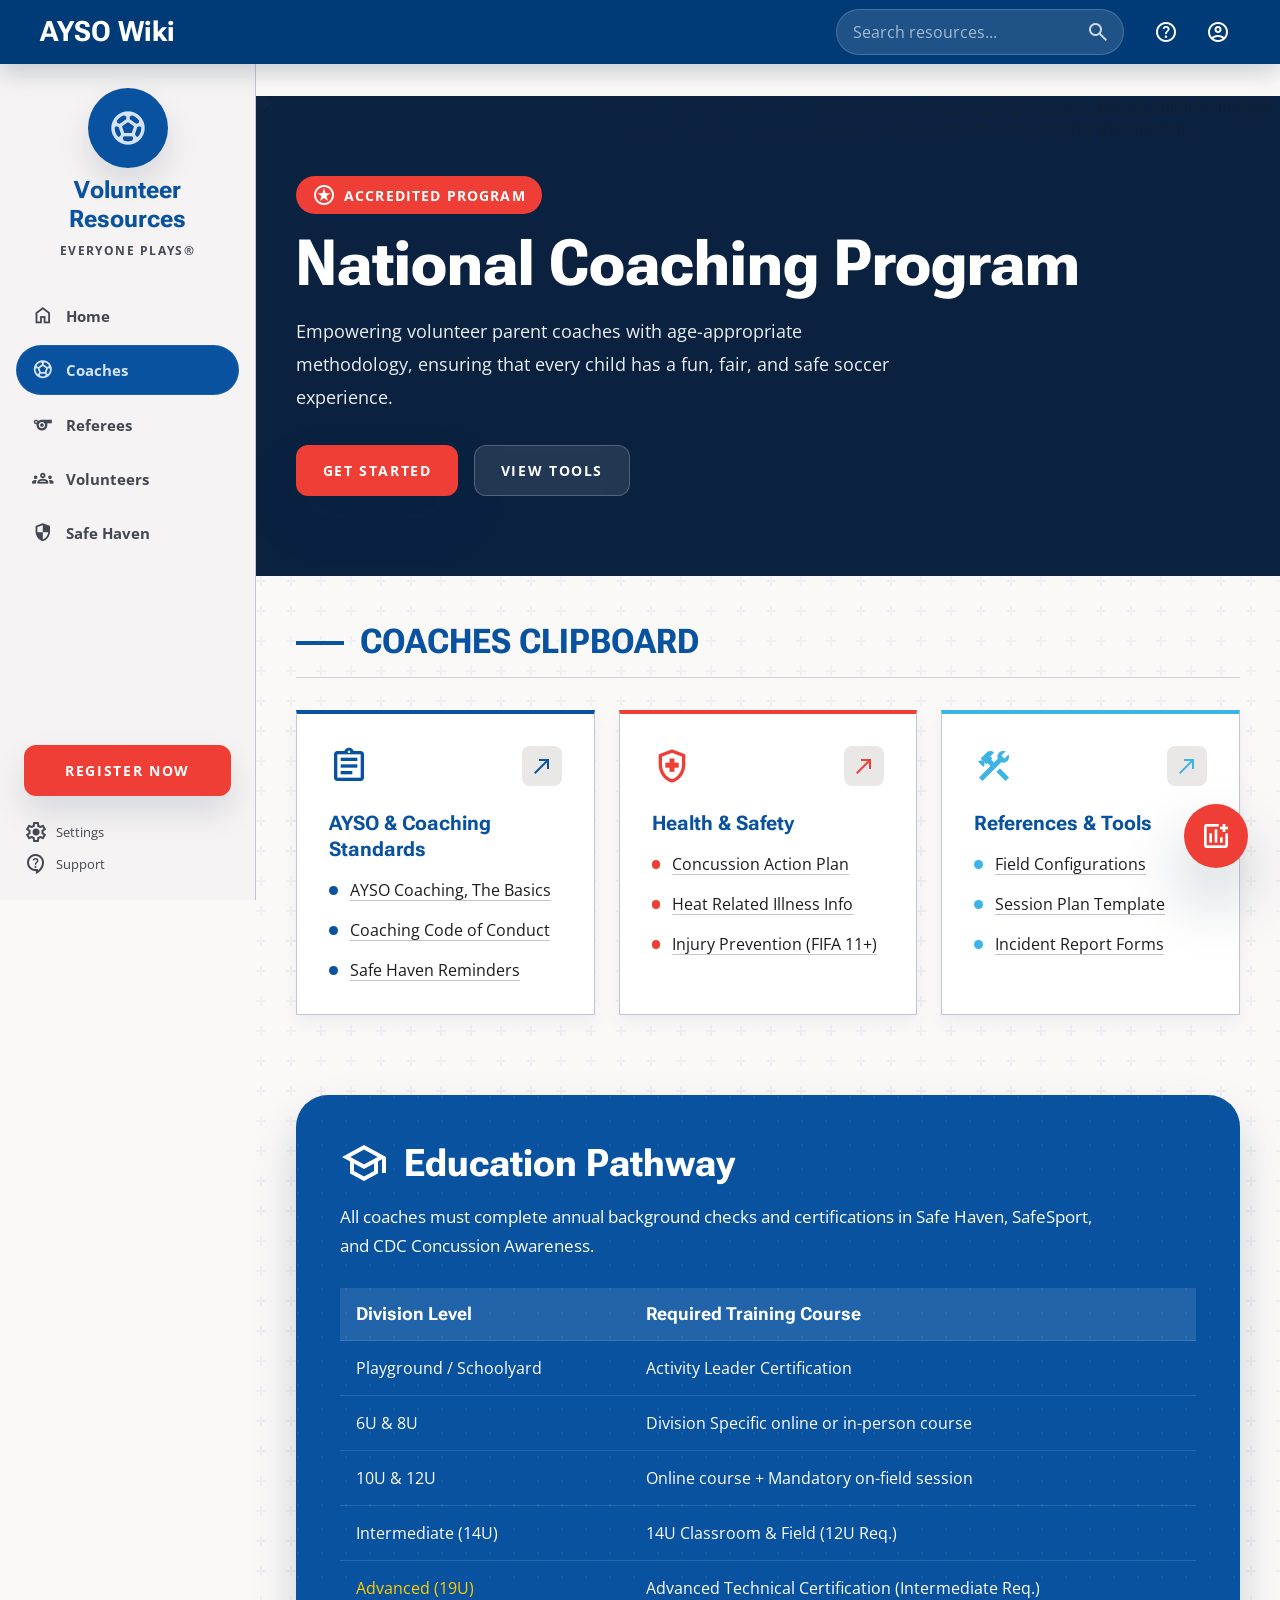
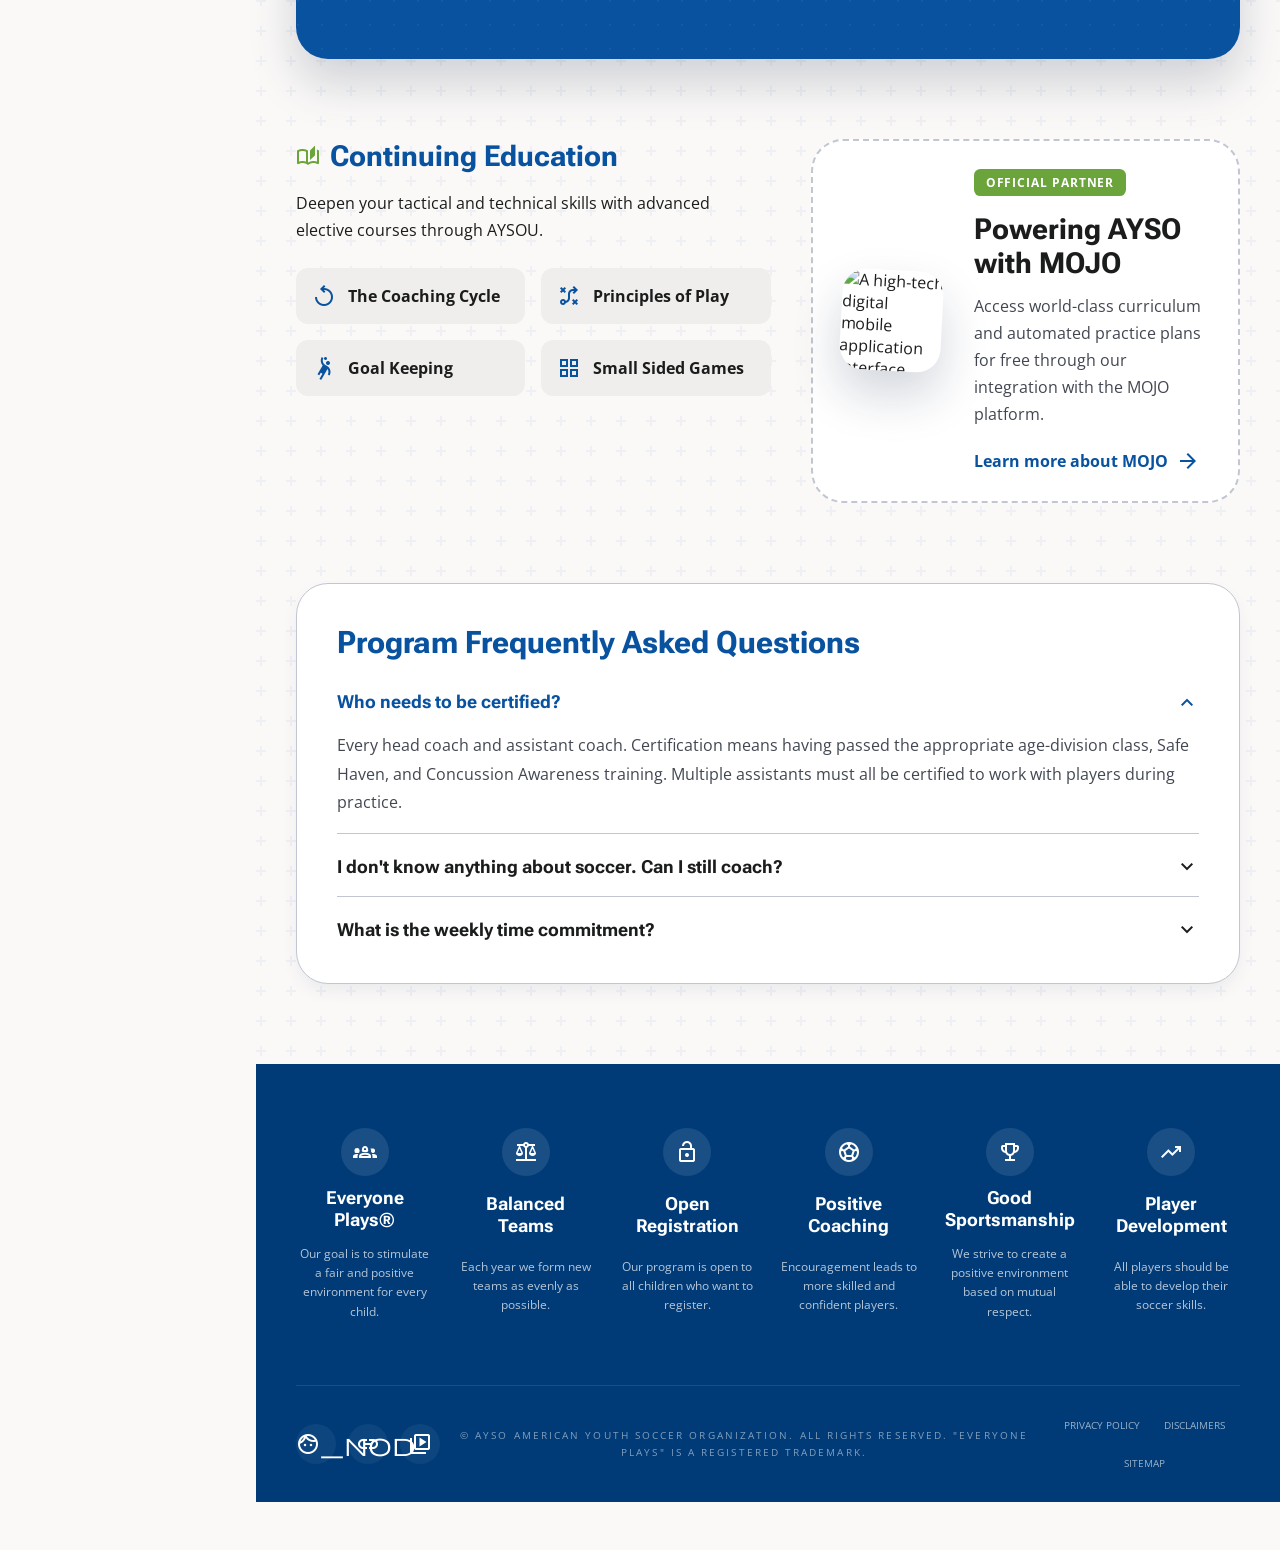
==== commit c7fcd51a: "Unify CSS" ====
--- a/coach.html
+++ b/coach.html
@@ -9,7 +9,7 @@
 <link crossorigin="" href="https://fonts.gstatic.com" rel="preconnect"/>
 <link href="https://fonts.googleapis.com/css2?family=Roboto+Flex:wght@100..1000&amp;family=Open+Sans:ital,wght@0,300..800;1,300..800&amp;family=Roboto+Condensed:wght@700&amp;display=swap" rel="stylesheet"/>
 <link href="https://fonts.googleapis.com/css2?family=Material+Symbols+Outlined:wght,FILL@100..700,0..1&amp;display=swap" rel="stylesheet"/>
-<link href="coach.css" rel="stylesheet"/>
+<link href="shared.css" rel="stylesheet"/>
 </head>
 <body>
 <nav aria-label="Volunteer resources" class="sidebar">
--- a/shared.css
+++ b/shared.css
@@ -0,0 +1,1635 @@
+:root {
+    color-scheme: light;
+    --background: #fbf9f8;
+    --surface: #ffffff;
+    --surface-low: #f5f3f3;
+    --surface-soft: #f0eded;
+    --surface-high: #eae8e7;
+    --surface-highest: #e4e2e2;
+    --border: #c2c6d3;
+    --outline: #727782;
+    --text: #1b1c1c;
+    --text-muted: #424751;
+    --brand-blue: #08529f;
+    --brand-blue-deep: #003b77;
+    --brand-red: #ef3e35;
+    --brand-red-deep: #dc302a;
+    --navy: #0a2240;
+    --green: #6ba43a;
+    --gold: #ffcd00;
+    --sky: #3cb4e5;
+    --white: #ffffff;
+    --shadow-soft: 0 1rem 2rem rgba(10, 34, 64, 0.12);
+    --shadow-medium: 0 1.5rem 3rem rgba(10, 34, 64, 0.18);
+    --shadow-strong: 0 2rem 4rem rgba(10, 34, 64, 0.24);
+    --radius-small: 0.5rem;
+    --radius-medium: 1rem;
+    --radius-large: 1.5rem;
+    --radius-xlarge: 2rem;
+    --radius-pill: 999px;
+    --shell: clamp(1.25rem, 4vw, 2.5rem);
+    --section-gap: clamp(3.5rem, 8vw, 5rem);
+    --sidebar-width: 16rem;
+    --topbar-height: 4rem;
+    --content-width: 68rem;
+}
+
+* {
+    box-sizing: border-box;
+}
+
+html {
+    scroll-behavior: smooth;
+}
+
+body {
+    margin: 0;
+    min-height: 100vh;
+    font-family: "Open Sans", sans-serif;
+    color: var(--text);
+    background: var(--background);
+}
+
+img {
+    display: block;
+    max-width: 100%;
+}
+
+a {
+    color: inherit;
+    text-decoration: none;
+}
+
+button,
+input,
+summary {
+    font: inherit;
+}
+
+::selection {
+    color: var(--white);
+    background: var(--brand-blue);
+}
+
+:focus-visible {
+    outline: 2px solid var(--brand-blue);
+    outline-offset: 3px;
+}
+
+.material-symbols-outlined {
+    display: block;
+    line-height: 1;
+    font-variation-settings: "FILL" 0, "wght" 400, "GRAD" 0, "opsz" 24;
+}
+
+.visually-hidden {
+    position: absolute;
+    width: 1px;
+    height: 1px;
+    padding: 0;
+    margin: -1px;
+    overflow: hidden;
+    clip: rect(0, 0, 0, 0);
+    white-space: nowrap;
+    border: 0;
+}
+
+.page-shell {
+    width: min(100%, 84rem);
+    margin-inline: auto;
+    padding-inline: var(--shell);
+}
+
+/* SIDEBAR */
+.sidebar {
+    position: fixed;
+    inset: var(--topbar-height) auto 0 0;
+    z-index: 40;
+    display: none;
+    width: var(--sidebar-width);
+    background: var(--surface-low);
+    border-right: 1px solid var(--border);
+    overflow-y: auto;
+}
+
+.sidebar__content {
+    display: flex;
+    flex-direction: column;
+    min-height: 100%;
+}
+
+.sidebar__brand {
+    display: grid;
+    justify-items: center;
+    gap: 0.5rem;
+    padding: 1.5rem 1.5rem 2rem;
+    text-align: center;
+}
+
+.sidebar__logo {
+    display: grid;
+    place-items: center;
+    width: 5rem;
+    aspect-ratio: 1;
+    border-radius: 50%;
+    background: var(--brand-blue);
+    color: #d6e3ff;
+    box-shadow: var(--shadow-soft);
+}
+
+.sidebar__logo .material-symbols-outlined {
+    font-size: 2.5rem;
+}
+
+.sidebar__title,
+.section-title,
+.panel-title,
+.partner-title,
+.faq-card h3,
+.principle-card h5,
+.hero__title,
+.education-panel h2,
+.topbar__title,
+.info-card__title,
+.article-header h1,
+.section-heading h2,
+.support-panel h2,
+.topbar__brand {
+    font-family: "Roboto Flex", sans-serif;
+}
+
+.sidebar__title {
+    margin: 0;
+    color: var(--brand-blue);
+    font-size: 1.5rem;
+    font-weight: 700;
+    line-height: 1.2;
+}
+
+.sidebar__tagline {
+    margin: 0;
+    color: var(--text-muted);
+    font-size: 0.75rem;
+    font-weight: 700;
+    letter-spacing: 0.12em;
+    text-transform: uppercase;
+}
+
+.sidebar__nav {
+    display: grid;
+    gap: 0.25rem;
+    padding-inline: 1rem;
+}
+
+.sidebar__link {
+    display: flex;
+    align-items: center;
+    gap: 0.75rem;
+    padding: 0.9rem 1rem;
+    color: var(--text-muted);
+    border-radius: 999px;
+    font-size: 0.95rem;
+    font-weight: 700;
+    transition: color 180ms ease, background-color 180ms ease, transform 180ms ease;
+}
+
+.sidebar__link:hover,
+.sidebar__link:focus-visible {
+    color: var(--brand-blue);
+    background: var(--surface-high);
+    transform: translateX(0.15rem);
+}
+
+.sidebar__link.is-active,
+.sidebar__link--active {
+    color: #d6e3ff;
+    background: var(--brand-blue);
+    box-shadow: inset 0 0 0 1px rgba(255, 255, 255, 0.08);
+}
+
+.sidebar__link .material-symbols-outlined {
+    font-size: 1.35rem;
+}
+
+.sidebar__footer {
+    margin-top: auto;
+    padding: 1.5rem;
+}
+
+.sidebar__support {
+    display: grid;
+    gap: 0.5rem;
+    margin-top: 1.5rem;
+}
+
+.sidebar__support a {
+    display: inline-flex;
+    align-items: center;
+    gap: 0.5rem;
+    color: var(--text-muted);
+    font-size: 0.8rem;
+}
+
+.sidebar__support a:hover,
+.sidebar__support a:focus-visible {
+    color: var(--brand-blue);
+}
+
+/* TOPBAR */
+.topbar {
+    position: fixed;
+    inset: 0 0 auto;
+    z-index: 50;
+    background: var(--brand-blue-deep);
+    box-shadow: 0 0.5rem 1.5rem rgba(10, 34, 64, 0.2);
+}
+
+.topbar__inner {
+    display: flex;
+    align-items: center;
+    justify-content: space-between;
+    gap: 1rem;
+    min-height: var(--topbar-height);
+    padding-inline: var(--shell);
+}
+
+.topbar__title,
+.topbar__brand {
+    margin: 0;
+    color: var(--white);
+    font-size: clamp(1.5rem, 2.2vw, 2rem);
+    font-weight: 700;
+    line-height: 1.1;
+}
+
+.topbar__brand {
+    font-size: clamp(1.4rem, 2.4vw, 1.9rem);
+}
+
+.topbar__controls,
+.topbar__icons,
+.topbar__actions {
+    display: flex;
+    align-items: center;
+}
+
+.topbar__controls {
+    gap: 1.25rem;
+}
+
+.topbar__icons {
+    gap: 0.5rem;
+}
+
+.topbar__actions {
+    gap: 1rem;
+}
+
+.topbar__search {
+    display: none;
+}
+
+.topbar__search-field {
+    position: relative;
+}
+
+.topbar__search-field input,
+.topbar__search input {
+    width: 16rem;
+    padding: 0.6rem 3rem 0.6rem 1rem;
+    border: 0;
+    border-radius: var(--radius-pill);
+    background: rgba(255, 255, 255, 0.12);
+    color: var(--white);
+    transition: width 180ms ease, background-color 180ms ease;
+}
+
+.topbar__search input {
+    width: min(18rem, 42vw);
+    border: 1px solid rgba(255, 255, 255, 0.18);
+    padding: 0.7rem 2.8rem 0.7rem 1rem;
+}
+
+.topbar__search-field input::placeholder,
+.topbar__search input::placeholder {
+    color: rgba(255, 255, 255, 0.6);
+}
+
+.topbar__search-field input:focus {
+    outline: none;
+}
+
+.topbar__search-field:focus-within input {
+    width: min(22rem, 40vw);
+    background: rgba(255, 255, 255, 0.18);
+}
+
+.topbar__search-field .material-symbols-outlined,
+.topbar__search .material-symbols-outlined {
+    position: absolute;
+    top: 50%;
+    right: 0.9rem;
+    transform: translateY(-50%);
+    color: rgba(255, 255, 255, 0.7);
+    pointer-events: none;
+}
+
+.topbar__search .material-symbols-outlined {
+    color: rgba(255, 255, 255, 0.78);
+}
+
+/* ICON BUTTON */
+.icon-button {
+    display: grid;
+    place-items: center;
+    width: 2.75rem;
+    aspect-ratio: 1;
+    padding: 0;
+    border: 0;
+    border-radius: 50%;
+    background: transparent;
+    color: var(--white);
+    cursor: pointer;
+    transition: background-color 180ms ease, transform 180ms ease;
+}
+
+.icon-button:hover,
+.icon-button:focus-visible {
+    background: rgba(255, 255, 255, 0.12);
+    transform: translateY(-1px);
+}
+
+/* PAGE */
+.page {
+    min-height: 100vh;
+    padding-top: var(--topbar-height);
+}
+
+.page-sections {
+    padding-block: 3rem 5rem;
+    background-color: var(--background);
+    background-image: url("data:image/svg+xml,%3Csvg width='60' height='60' viewBox='0 0 60 60' xmlns='http://www.w3.org/2000/svg'%3E%3Cg fill='none' fill-rule='evenodd'%3E%3Cg fill='%2308529f' fill-opacity='0.05'%3E%3Cpath d='M36 34v-4h-2v4h-4v2h4v4h2v-4h4v-2h-4zm0-30V0h-2v4h-4v2h4v4h2V6h4V4h-4zM6 34v-4H4v4H0v2h4v4h2v-4h4v-2H6zM6 4V0H4v4H0v2h4v4h2V6h4V4H6z'/%3E%3C/g%3E%3C/g%3E%3C/svg%3E");
+}
+
+/* HERO */
+.hero {
+    position: relative;
+    display: flex;
+    align-items: center;
+    min-height: 25rem;
+    overflow: hidden;
+    background: var(--navy);
+}
+
+.hero__image,
+.hero__overlay {
+    position: absolute;
+    inset: 0;
+}
+
+.hero__image {
+    width: 100%;
+    height: 100%;
+    object-fit: cover;
+    opacity: 0.6;
+}
+
+.hero__overlay {
+    background: linear-gradient(90deg, rgba(10, 34, 64, 0.98) 0%, rgba(10, 34, 64, 0.72) 52%, rgba(10, 34, 64, 0.08) 100%);
+}
+
+.hero__content {
+    position: relative;
+    z-index: 1;
+    width: 100%;
+    padding-block: clamp(3.5rem, 8vw, 5rem);
+}
+
+.hero__eyebrow {
+    display: inline-flex;
+    align-items: center;
+    gap: 0.5rem;
+    padding: 0.45rem 1rem;
+    border-radius: var(--radius-pill);
+    background: var(--brand-red);
+    color: var(--white);
+    font-size: 0.9rem;
+    font-weight: 700;
+    letter-spacing: 0.08em;
+    text-transform: uppercase;
+}
+
+.hero__title {
+    margin: 1rem 0 1rem;
+    color: var(--white);
+    font-size: clamp(2.4rem, 6vw, 4rem);
+    font-weight: 700;
+    line-height: 1.05;
+    text-wrap: balance;
+}
+
+.hero__copy {
+    max-width: 38rem;
+    margin: 0;
+    color: rgba(255, 255, 255, 0.92);
+    font-size: clamp(1rem, 2vw, 1.15rem);
+    line-height: 1.8;
+}
+
+.hero__actions {
+    display: flex;
+    flex-wrap: wrap;
+    gap: 1rem;
+    margin-top: 2rem;
+}
+
+/* BUTTONS */
+.button {
+    display: inline-flex;
+    align-items: center;
+    justify-content: center;
+    gap: 0.6rem;
+    padding: 0.95rem 1.6rem;
+    border: 1px solid transparent;
+    border-radius: 0.75rem;
+    font-size: 0.85rem;
+    font-weight: 700;
+    letter-spacing: 0.12em;
+    text-transform: uppercase;
+    cursor: pointer;
+    transition: transform 180ms ease, background-color 180ms ease, color 180ms ease, border-color 180ms ease;
+}
+
+.button:hover,
+.button:focus-visible {
+    transform: translateY(-2px);
+}
+
+.button--primary,
+.button--register {
+    color: var(--white);
+    background: var(--brand-red);
+}
+
+.button--primary {
+    box-shadow: var(--shadow-medium);
+}
+
+.button--ghost {
+    color: var(--white);
+    background: rgba(255, 255, 255, 0.1);
+    border-color: rgba(255, 255, 255, 0.22);
+    backdrop-filter: blur(12px);
+}
+
+.button--ghost:hover,
+.button--ghost:focus-visible {
+    background: rgba(255, 255, 255, 0.18);
+}
+
+.button--register {
+    width: 100%;
+    box-shadow: var(--shadow-soft);
+}
+
+.button--light {
+    color: var(--brand-blue-deep);
+    background: var(--white);
+}
+
+.button--outline {
+    color: var(--white);
+    border: 1px solid rgba(255, 255, 255, 0.32);
+    background: rgba(255, 255, 255, 0.08);
+}
+
+.button--register:hover,
+.button--register:focus-visible,
+.button--primary:hover,
+.button--primary:focus-visible {
+    background: var(--brand-red-deep);
+}
+
+.button--light:hover,
+.button--light:focus-visible,
+.button--outline:hover,
+.button--outline:focus-visible {
+    transform: translateY(-1px);
+}
+
+/* SECTIONS */
+.section {
+    margin-bottom: var(--section-gap);
+}
+
+.section:last-child {
+    margin-bottom: 0;
+}
+
+.section-heading {
+    display: flex;
+    align-items: center;
+    gap: 1rem;
+    margin-bottom: 2rem;
+    padding-bottom: 1rem;
+    border-bottom: 1px solid rgba(194, 198, 211, 0.8);
+}
+
+.section-heading__rule {
+    width: 3rem;
+    height: 0.25rem;
+    background: var(--brand-blue);
+}
+
+.section-heading__kicker {
+    display: inline-flex;
+    align-items: center;
+    border-radius: var(--radius-pill);
+    font-size: 0.72rem;
+    font-weight: 700;
+    letter-spacing: 0.14em;
+    text-transform: uppercase;
+    width: fit-content;
+    padding: 0;
+    color: var(--brand-red-deep);
+}
+
+.section-heading h2 {
+    margin: 0;
+    font-size: clamp(1.6rem, 3vw, 2.1rem);
+}
+
+.section-title {
+    margin: 0;
+    color: var(--brand-blue);
+    font-size: clamp(1.75rem, 3vw, 2.2rem);
+    font-weight: 700;
+    line-height: 1.1;
+}
+
+.section-title--caps {
+    text-transform: uppercase;
+}
+
+/* ARTICLE HEADER */
+.article-header {
+    margin-bottom: 2.5rem;
+}
+
+.article-header h1 {
+    margin: 0;
+    color: var(--brand-blue);
+    font-size: clamp(2rem, 4vw, 3rem);
+    line-height: 1.08;
+}
+
+.breadcrumbs {
+    display: flex;
+    flex-wrap: wrap;
+    align-items: center;
+    gap: 0.4rem;
+    margin-bottom: 1.25rem;
+    color: var(--outline);
+    font-size: 0.92rem;
+}
+
+.breadcrumbs a:hover,
+.breadcrumbs a:focus-visible {
+    color: var(--brand-blue);
+}
+
+.breadcrumbs .material-symbols-outlined {
+    font-size: 1rem;
+}
+
+.breadcrumbs__current {
+    color: var(--text);
+    font-weight: 700;
+}
+
+.article-meta {
+    display: flex;
+    flex-wrap: wrap;
+    align-items: center;
+    gap: 0.85rem;
+    margin-top: 1.25rem;
+}
+
+.eyebrow,
+.support-panel__eyebrow {
+    display: inline-flex;
+    align-items: center;
+    border-radius: var(--radius-pill);
+    font-size: 0.72rem;
+    font-weight: 700;
+    letter-spacing: 0.14em;
+    text-transform: uppercase;
+    padding: 0.45rem 0.85rem;
+    color: var(--sky);
+    background: rgba(60, 180, 229, 0.1);
+}
+
+.article-meta__updated {
+    color: var(--outline);
+    font-size: 0.95rem;
+    font-style: italic;
+}
+
+/* CARDS */
+.intro-card,
+.step-card,
+.step-figure,
+.support-panel,
+.article-footer {
+    position: relative;
+    overflow: hidden;
+    border: 1px solid rgba(194, 198, 211, 0.8);
+    border-radius: var(--radius-large);
+    background: rgba(255, 255, 255, 0.92);
+    box-shadow: var(--shadow-soft);
+}
+
+.intro-card {
+    margin-bottom: 3rem;
+    padding: clamp(1.5rem, 3vw, 2.2rem);
+    border-top: 4px solid var(--brand-blue);
+}
+
+.intro-card p {
+    margin: 0;
+    font-size: clamp(1.05rem, 1.8vw, 1.2rem);
+    line-height: 1.9;
+}
+
+.clipboard-grid {
+    display: grid;
+    grid-template-columns: repeat(auto-fit, minmax(min(100%, 18rem), 1fr));
+    gap: 1.5rem;
+}
+
+.info-card {
+    padding: 2rem;
+    background: var(--surface);
+    border: 1px solid var(--border);
+    border-top: 4px solid var(--brand-blue);
+    box-shadow: 0 0.5rem 1rem rgba(10, 34, 64, 0.06);
+    transition: transform 180ms ease, box-shadow 180ms ease;
+}
+
+.info-card:hover {
+    transform: translateY(-4px);
+    box-shadow: var(--shadow-soft);
+}
+
+.info-card--red {
+    border-top-color: var(--brand-red);
+}
+
+.info-card--sky {
+    border-top-color: var(--sky);
+}
+
+.info-card__header {
+    display: flex;
+    align-items: flex-start;
+    justify-content: space-between;
+    gap: 1rem;
+    margin-bottom: 1.5rem;
+}
+
+.info-card__icon {
+    font-size: 2.5rem;
+}
+
+.info-card__icon--blue {
+    color: var(--brand-blue);
+}
+
+.info-card__icon--red {
+    color: var(--brand-red);
+}
+
+.info-card__icon--sky {
+    color: var(--sky);
+}
+
+.info-card__launch {
+    display: grid;
+    place-items: center;
+    width: 2.5rem;
+    height: 2.5rem;
+    border-radius: var(--radius-small);
+    background: var(--surface-high);
+    transition: background-color 180ms ease, color 180ms ease;
+}
+
+.info-card__launch--blue {
+    color: var(--brand-blue);
+}
+
+.info-card__launch--red {
+    color: var(--brand-red);
+}
+
+.info-card__launch--sky {
+    color: var(--sky);
+}
+
+.info-card:hover .info-card__launch--blue {
+    color: var(--white);
+    background: var(--brand-blue);
+}
+
+.info-card:hover .info-card__launch--red {
+    color: var(--white);
+    background: var(--brand-red);
+}
+
+.info-card:hover .info-card__launch--sky {
+    color: var(--white);
+    background: var(--sky);
+}
+
+.info-card__title {
+    margin: 0 0 1rem;
+    color: var(--brand-blue);
+    font-size: 1.25rem;
+    font-weight: 700;
+    line-height: 1.3;
+}
+
+/* LINKS */
+.link-list {
+    display: grid;
+    gap: 1rem;
+    margin: 0;
+    padding: 0;
+    list-style: none;
+}
+
+.link-list a {
+    display: flex;
+    align-items: center;
+    gap: 0.75rem;
+    color: var(--text);
+    line-height: 1.5;
+    text-decoration: underline;
+    text-decoration-color: var(--border);
+    text-underline-offset: 0.25rem;
+    transition: color 180ms ease, text-decoration-color 180ms ease;
+}
+
+.link-list a:hover,
+.link-list a:focus-visible {
+    text-decoration-color: currentColor;
+}
+
+.link-bullet {
+    flex: none;
+    width: 0.55rem;
+    height: 0.55rem;
+    border-radius: 50%;
+}
+
+.link-bullet--blue {
+    background: var(--brand-blue);
+}
+
+.link-bullet--red {
+    background: var(--brand-red);
+}
+
+.link-bullet--sky {
+    background: var(--sky);
+}
+
+.link-list a:hover .link-bullet--blue,
+.link-list a:focus-visible .link-bullet--blue {
+    background: var(--brand-blue-deep);
+}
+
+.link-list a:hover .link-bullet--red,
+.link-list a:focus-visible .link-bullet--red {
+    background: var(--brand-red-deep);
+}
+
+/* STEPS */
+.steps-section {
+    display: grid;
+    gap: 2rem;
+}
+
+.steps-list {
+    display: grid;
+    gap: 1rem;
+}
+
+.step-card {
+    display: grid;
+    grid-template-columns: auto 1fr;
+    gap: 1rem;
+    padding: 1.25rem;
+    transition: transform 180ms ease, box-shadow 180ms ease, border-color 180ms ease;
+}
+
+.step-card:hover,
+.step-card:focus-within {
+    transform: translateY(-2px);
+    box-shadow: var(--shadow-medium);
+    border-color: rgba(8, 82, 159, 0.24);
+}
+
+.step-card__badge {
+    display: grid;
+    place-items: center;
+    width: 3rem;
+    aspect-ratio: 1;
+    border-radius: 50%;
+    color: var(--white);
+    font-size: 1.1rem;
+    font-weight: 700;
+    background: linear-gradient(145deg, var(--brand-blue), var(--brand-blue-deep));
+    box-shadow: 0 0.75rem 1.5rem rgba(8, 82, 159, 0.25);
+    transition: transform 180ms ease, background-color 180ms ease;
+}
+
+.step-card:hover .step-card__badge,
+.step-card:focus-within .step-card__badge {
+    transform: scale(1.08) rotate(5deg);
+    background: linear-gradient(145deg, var(--brand-red), var(--brand-red-deep));
+}
+
+.step-card__content {
+    display: grid;
+    gap: 0.75rem;
+    align-content: start;
+    padding-top: 0.15rem;
+}
+
+.step-card__content p {
+    margin: 0;
+    font-size: 1rem;
+    line-height: 1.75;
+}
+
+.step-card strong {
+    color: var(--brand-blue);
+}
+
+.step-figure {
+    padding: 1rem;
+}
+
+.step-figure__frame {
+    overflow: hidden;
+    border: 1px solid rgba(194, 198, 211, 0.9);
+    border-radius: 1rem;
+    background: var(--surface-low);
+    box-shadow: inset 0 0 0 1px rgba(255, 255, 255, 0.5);
+}
+
+.step-figure img {
+    width: 100%;
+    height: auto;
+    opacity: 0.92;
+    transition: opacity 180ms ease, transform 240ms ease;
+}
+
+.step-figure:hover img,
+.step-figure:focus-within img {
+    opacity: 1;
+    transform: scale(1.01);
+}
+
+.step-figure figcaption {
+    margin-top: 0.8rem;
+    color: var(--outline);
+    font-size: 0.9rem;
+    font-style: italic;
+}
+
+/* CALLOUT */
+.callout {
+    padding: 1rem 1rem 1rem 1.15rem;
+    border-left: 4px solid var(--brand-red);
+    border-radius: 0.85rem;
+    color: #6b1015;
+    background: rgba(255, 218, 213, 0.96);
+}
+
+/* EDUCATION */
+.education-panel {
+    position: relative;
+    overflow: hidden;
+    padding: clamp(2rem, 5vw, 2.75rem);
+    border-radius: var(--radius-xlarge);
+    background: var(--brand-blue);
+    color: var(--white);
+    box-shadow: var(--shadow-medium);
+    isolation: isolate;
+}
+
+.education-panel::before {
+    content: "";
+    position: absolute;
+    inset: 0;
+    background-image: radial-gradient(circle at 2px 2px, rgba(255, 255, 255, 0.05) 1px, transparent 0);
+    background-size: 24px 24px;
+    pointer-events: none;
+}
+
+.education-panel > * {
+    position: relative;
+    z-index: 1;
+}
+
+.education-panel__heading {
+    display: flex;
+    align-items: center;
+    gap: 1rem;
+    margin-bottom: 1rem;
+}
+
+.education-panel__heading .material-symbols-outlined {
+    font-size: 3rem;
+}
+
+.education-panel h2 {
+    margin: 0;
+    font-size: clamp(1.9rem, 4vw, 2.4rem);
+    font-weight: 700;
+    line-height: 1.1;
+}
+
+.education-panel p {
+    max-width: 48rem;
+    margin: 0 0 1.75rem;
+    font-size: 1.05rem;
+    line-height: 1.7;
+}
+
+.table-scroll {
+    overflow-x: auto;
+}
+
+.education-table {
+    width: 100%;
+    min-width: 36rem;
+    border-collapse: collapse;
+}
+
+.education-table th,
+.education-table td {
+    padding: 1rem;
+    text-align: left;
+}
+
+.education-table thead tr {
+    background: rgba(255, 255, 255, 0.1);
+}
+
+.education-table th {
+    font-family: "Roboto Flex", sans-serif;
+    font-size: 1.1rem;
+    font-weight: 700;
+}
+
+.education-table tbody tr {
+    border-top: 1px solid rgba(255, 255, 255, 0.12);
+    transition: background-color 180ms ease;
+}
+
+.education-table tbody tr:hover {
+    background: rgba(255, 255, 255, 0.06);
+}
+
+.education-table__row--highlight td:first-child {
+    color: var(--gold);
+}
+
+/* SPLIT GRID */
+.split-grid {
+    display: grid;
+    grid-template-columns: minmax(0, 1.05fr) minmax(0, 0.95fr);
+    gap: 2.5rem;
+}
+
+/* PANELS */
+.panel-title {
+    display: flex;
+    align-items: center;
+    gap: 0.6rem;
+    margin: 0 0 1rem;
+    color: var(--brand-blue);
+    font-size: clamp(1.45rem, 3vw, 1.8rem);
+    font-weight: 700;
+    line-height: 1.2;
+}
+
+.panel-title .material-symbols-outlined {
+    color: var(--green);
+}
+
+.panel-copy {
+    margin: 0 0 1.5rem;
+    line-height: 1.7;
+}
+
+.chip-grid {
+    display: grid;
+    grid-template-columns: repeat(auto-fit, minmax(12rem, 1fr));
+    gap: 1rem;
+}
+
+.chip-card {
+    display: flex;
+    align-items: center;
+    gap: 0.75rem;
+    padding: 1rem;
+    border-radius: 0.75rem;
+    background: var(--surface-soft);
+}
+
+.chip-card .material-symbols-outlined {
+    color: var(--brand-blue);
+}
+
+.chip-card span:last-child {
+    font-weight: 700;
+}
+
+/* PARTNERS */
+.partner-card {
+    display: flex;
+    align-items: center;
+    gap: 2rem;
+    padding: 1.75rem;
+    background: var(--surface);
+    border: 2px dashed var(--border);
+    border-radius: var(--radius-xlarge);
+}
+
+.partner-card img {
+    width: min(12rem, 35vw);
+    aspect-ratio: 1;
+    object-fit: cover;
+    border-radius: 1.5rem;
+    box-shadow: var(--shadow-medium);
+    transform: rotate(3deg);
+}
+
+.partner-badge {
+    display: inline-block;
+    margin-bottom: 1rem;
+    padding: 0.35rem 0.75rem;
+    border-radius: 0.4rem;
+    background: var(--green);
+    color: var(--white);
+    font-size: 0.72rem;
+    font-weight: 700;
+    letter-spacing: 0.08em;
+    text-transform: uppercase;
+}
+
+.partner-title {
+    margin: 0 0 0.75rem;
+    font-size: clamp(1.45rem, 3vw, 1.8rem);
+    font-weight: 700;
+    line-height: 1.2;
+}
+
+.partner-copy {
+    margin: 0 0 1.25rem;
+    color: var(--text-muted);
+    line-height: 1.7;
+}
+
+.partner-link {
+    display: inline-flex;
+    align-items: center;
+    gap: 0.5rem;
+    color: var(--brand-blue);
+    font-weight: 700;
+    transition: gap 180ms ease;
+}
+
+.partner-link:hover,
+.partner-link:focus-visible {
+    gap: 0.85rem;
+}
+
+/* FAQ */
+.faq-card {
+    padding: clamp(1.75rem, 4vw, 2.5rem);
+    background: var(--surface);
+    border: 1px solid var(--border);
+    border-radius: var(--radius-xlarge);
+    box-shadow: 0 0.5rem 1rem rgba(10, 34, 64, 0.06);
+}
+
+.faq-card h3 {
+    margin: 0 0 1.75rem;
+    color: var(--brand-blue);
+    font-size: clamp(1.5rem, 3vw, 1.95rem);
+    font-weight: 700;
+    line-height: 1.2;
+}
+
+.faq-list {
+    display: grid;
+    gap: 1.25rem;
+}
+
+.faq-item {
+    padding-bottom: 1rem;
+    border-bottom: 1px solid var(--border);
+}
+
+.faq-item:last-child {
+    padding-bottom: 0;
+    border-bottom: 0;
+}
+
+.faq-item summary {
+    display: flex;
+    align-items: center;
+    justify-content: space-between;
+    gap: 1rem;
+    cursor: pointer;
+    list-style: none;
+    font-family: "Roboto Flex", sans-serif;
+    font-size: 1.15rem;
+    font-weight: 700;
+    line-height: 1.4;
+    transition: color 180ms ease;
+}
+
+.faq-item summary::-webkit-details-marker {
+    display: none;
+}
+
+.faq-item[open] summary {
+    color: var(--brand-blue);
+}
+
+.faq-item summary .material-symbols-outlined {
+    transition: transform 180ms ease;
+}
+
+.faq-item[open] summary .material-symbols-outlined {
+    transform: rotate(180deg);
+}
+
+.faq-item p {
+    margin: 1rem 0 0;
+    color: var(--text-muted);
+    line-height: 1.8;
+}
+
+/* SUPPORT PANEL */
+.support-panel {
+    margin-top: 4rem;
+    padding: clamp(1.5rem, 4vw, 2.5rem);
+    color: var(--white);
+    background:
+        radial-gradient(circle at top right, rgba(255, 205, 0, 0.18), transparent 32%),
+        linear-gradient(135deg, var(--brand-blue), var(--navy));
+}
+
+.support-panel__content {
+    position: relative;
+    display: grid;
+    gap: 2rem;
+}
+
+.support-panel h2 {
+    margin: 0.25rem 0 0.9rem;
+}
+
+.support-panel p {
+    margin: 0;
+    max-width: 38rem;
+    line-height: 1.8;
+}
+
+.support-panel__actions {
+    display: flex;
+    flex-wrap: wrap;
+    gap: 0.85rem;
+    margin-top: 1.5rem;
+}
+
+.support-panel__note {
+    margin-top: 1rem;
+    color: rgba(255, 255, 255, 0.76);
+    font-size: 0.95rem;
+}
+
+.support-panel__note a {
+    text-decoration: underline;
+    text-underline-offset: 0.18em;
+}
+
+.support-panel__note a:hover,
+.support-panel__note a:focus-visible {
+    color: var(--brand-blue);
+}
+
+.support-panel__icon-wrap {
+    display: none;
+    justify-self: end;
+    align-self: end;
+    color: rgba(255, 255, 255, 0.12);
+}
+
+.support-panel__icon-wrap .material-symbols-outlined {
+    font-size: clamp(8rem, 18vw, 12rem);
+    font-variation-settings: "FILL" 1, "wght" 400, "GRAD" 0, "opsz" 48;
+}
+
+/* ARTICLE FOOTER */
+.article-footer {
+    margin-top: 3rem;
+    padding: 1.25rem 1.5rem;
+}
+
+.tag-list {
+    display: flex;
+    flex-wrap: wrap;
+    gap: 0.6rem;
+    margin-bottom: 1rem;
+}
+
+.tag-list span {
+    padding: 0.4rem 0.75rem;
+    border-radius: 0.5rem;
+    color: var(--text-muted);
+    font-size: 0.78rem;
+    background: var(--surface-high);
+}
+
+.article-footer__legal {
+    margin: 0;
+    color: var(--outline);
+    font-size: 0.7rem;
+    letter-spacing: 0.18em;
+    text-align: center;
+    text-transform: uppercase;
+}
+
+/* SITE FOOTER */
+.site-footer {
+    padding-block: 4rem 2rem;
+    background: var(--brand-blue-deep);
+    color: var(--white);
+}
+
+.principles-grid {
+    display: grid;
+    grid-template-columns: repeat(2, minmax(0, 1fr));
+    gap: 1.5rem;
+    margin-bottom: 4rem;
+    text-align: center;
+}
+
+.principle-card {
+    display: grid;
+    gap: 0.75rem;
+}
+
+.principle-icon {
+    display: grid;
+    place-items: center;
+    width: 3rem;
+    height: 3rem;
+    margin-inline: auto;
+    border-radius: 50%;
+    background: rgba(255, 255, 255, 0.1);
+}
+
+.principle-card h5 {
+    margin: 0;
+    font-size: 1.1rem;
+    font-weight: 700;
+    line-height: 1.25;
+}
+
+.principle-card p {
+    margin: 0;
+    color: rgba(255, 255, 255, 0.7);
+    font-size: 0.78rem;
+    line-height: 1.55;
+}
+
+.footer-bottom {
+    display: flex;
+    flex-direction: column;
+    align-items: center;
+    gap: 1rem;
+    padding-top: 2rem;
+    border-top: 1px solid rgba(255, 255, 255, 0.1);
+}
+
+.social-links {
+    display: flex;
+    gap: 0.75rem;
+}
+
+.social-links a {
+    display: grid;
+    place-items: center;
+    width: 2.5rem;
+    height: 2.5rem;
+    border-radius: 50%;
+    background: rgba(255, 255, 255, 0.05);
+    transition: background-color 180ms ease;
+}
+
+.social-links a:hover,
+.social-links a:focus-visible {
+    background: var(--brand-red);
+}
+
+.footer-legal {
+    max-width: 36rem;
+    margin: 0;
+    color: rgba(255, 255, 255, 0.5);
+    font-size: 0.65rem;
+    letter-spacing: 0.2em;
+    line-height: 1.6;
+    text-align: center;
+    text-transform: uppercase;
+}
+
+.footer-links {
+    display: flex;
+    flex-wrap: wrap;
+    justify-content: center;
+    gap: 1.5rem;
+    color: rgba(255, 255, 255, 0.6);
+    font-size: 0.65rem;
+}
+
+.footer-links a:hover,
+.footer-links a:focus-visible {
+    color: var(--white);
+}
+
+/* FLOATING ACTION */
+.floating-action {
+    position: fixed;
+    right: clamp(1rem, 4vw, 2rem);
+    bottom: clamp(1rem, 4vw, 2rem);
+    z-index: 60;
+    display: grid;
+    place-items: center;
+    width: 4rem;
+    height: 4rem;
+    padding: 0;
+    border: 0;
+    border-radius: 50%;
+    background: var(--brand-red);
+    color: var(--white);
+    box-shadow: var(--shadow-strong);
+    cursor: pointer;
+    transition: transform 180ms ease;
+}
+
+.floating-action:hover,
+.floating-action:focus-visible {
+    transform: translateY(-2px) scale(1.05);
+}
+
+.floating-action .material-symbols-outlined {
+    font-size: 2rem;
+}
+
+.floating-action__tooltip {
+    position: absolute;
+    top: 50%;
+    right: calc(100% + 1rem);
+    padding: 0.45rem 0.8rem;
+    border-radius: 0.6rem;
+    background: var(--navy);
+    color: var(--white);
+    font-size: 0.75rem;
+    white-space: nowrap;
+    opacity: 0;
+    pointer-events: none;
+    transform: translateY(-50%);
+    transition: opacity 180ms ease;
+}
+
+.floating-action:hover .floating-action__tooltip,
+.floating-action:focus-visible .floating-action__tooltip {
+    opacity: 1;
+}
+
+/* MOBILE NAV */
+.mobile-nav {
+    position: fixed;
+    inset: auto 0 0;
+    z-index: 45;
+    display: grid;
+    grid-template-columns: repeat(4, 1fr);
+    border-top: 1px solid rgba(194, 198, 211, 0.85);
+    background: rgba(255, 255, 255, 0.96);
+    backdrop-filter: blur(14px);
+}
+
+.mobile-nav__link {
+    display: grid;
+    justify-items: center;
+    gap: 0.2rem;
+    padding: 0.7rem 0.4rem calc(0.85rem + env(safe-area-inset-bottom));
+    color: var(--text-muted);
+    font-size: 0.68rem;
+    font-weight: 700;
+    transition: color 180ms ease, transform 180ms ease;
+}
+
+.mobile-nav__link--active {
+    color: var(--brand-blue);
+}
+
+.mobile-nav__link:hover,
+.mobile-nav__link:focus-visible {
+    transform: translateY(-1px);
+}
+
+.mobile-nav__link .material-symbols-outlined {
+    font-size: 1.4rem;
+}
+
+/* MEDIA QUERIES */
+@media (min-width: 960px) {
+    .sidebar {
+        display: flex;
+        flex-direction: column;
+    }
+
+    .page {
+        margin-left: var(--sidebar-width);
+    }
+}
+
+@media (min-width: 1100px) {
+    .topbar__search {
+        display: block;
+    }
+
+    .principles-grid {
+        grid-template-columns: repeat(6, minmax(0, 1fr));
+    }
+
+    .footer-bottom {
+        flex-direction: row;
+        justify-content: space-between;
+    }
+
+    .support-panel__content {
+        grid-template-columns: 1fr auto;
+        align-items: center;
+    }
+
+    .support-panel__icon-wrap {
+        display: grid;
+    }
+}
+
+@media (min-width: 700px) and (max-width: 1099px) {
+    .principles-grid {
+        grid-template-columns: repeat(3, minmax(0, 1fr));
+    }
+}
+
+@media (max-width: 959px) {
+    .split-grid {
+        grid-template-columns: 1fr;
+    }
+
+    .partner-card {
+        flex-direction: column;
+        align-items: flex-start;
+    }
+}
+
+@media (max-width: 699px) {
+    .hero__actions {
+        flex-direction: column;
+        align-items: stretch;
+    }
+
+    .button {
+        width: 100%;
+    }
+
+    .partner-card img {
+        width: 11rem;
+    }
+
+    .principles-grid {
+        grid-template-columns: 1fr;
+    }
+
+    .footer-links {
+        gap: 1rem;
+    }
+
+    .floating-action__tooltip {
+        display: none;
+    }
+
+    .step-card {
+        grid-template-columns: 1fr;
+    }
+
+    .step-card__badge {
+        width: 2.75rem;
+    }
+
+    .support-panel__actions {
+        flex-direction: column;
+        align-items: stretch;
+    }
+
+    .button--light,
+    .button--outline {
+        width: 100%;
+    }
+}
+
+@media (max-width: 639px) {
+    .topbar__inner {
+        padding-inline: 1rem;
+    }
+
+    .page-shell {
+        padding-inline: 1rem;
+    }
+
+    .info-card {
+        padding: 1.5rem;
+    }
+
+    .table-scroll {
+        margin-inline: -1rem;
+        padding-inline: 1rem;
+    }
+
+    .topbar__search {
+        display: none;
+    }
+
+    .article-header {
+        margin-bottom: 2rem;
+    }
+
+    .article-meta {
+        align-items: flex-start;
+    }
+}
+
+@media (max-width: 47.99rem) {
+    .topbar__inner {
+        padding-inline: 1rem;
+    }
+
+    .topbar__controls {
+        gap: 0.75rem;
+    }
+
+    .page {
+        padding-top: calc(var(--topbar-height) + 1.5rem);
+        padding-bottom: 6rem;
+    }
+
+    .mobile-nav {
+        display: grid;
+    }
+}
+
+@media (min-width: 48rem) {
+    .page {
+        padding: calc(var(--topbar-height) + 2rem) 0 calc(6rem + env(safe-area-inset-bottom));
+    }
+
+    .mobile-nav {
+        display: none;
+    }
+}
+
+@media (min-width: 64rem) {
+    .sidebar {
+        display: block;
+    }
+
+    .page {
+        margin-left: var(--sidebar-width);
+        padding-bottom: 3rem;
+    }
+
+    .mobile-nav {
+        display: none;
+    }
+}
